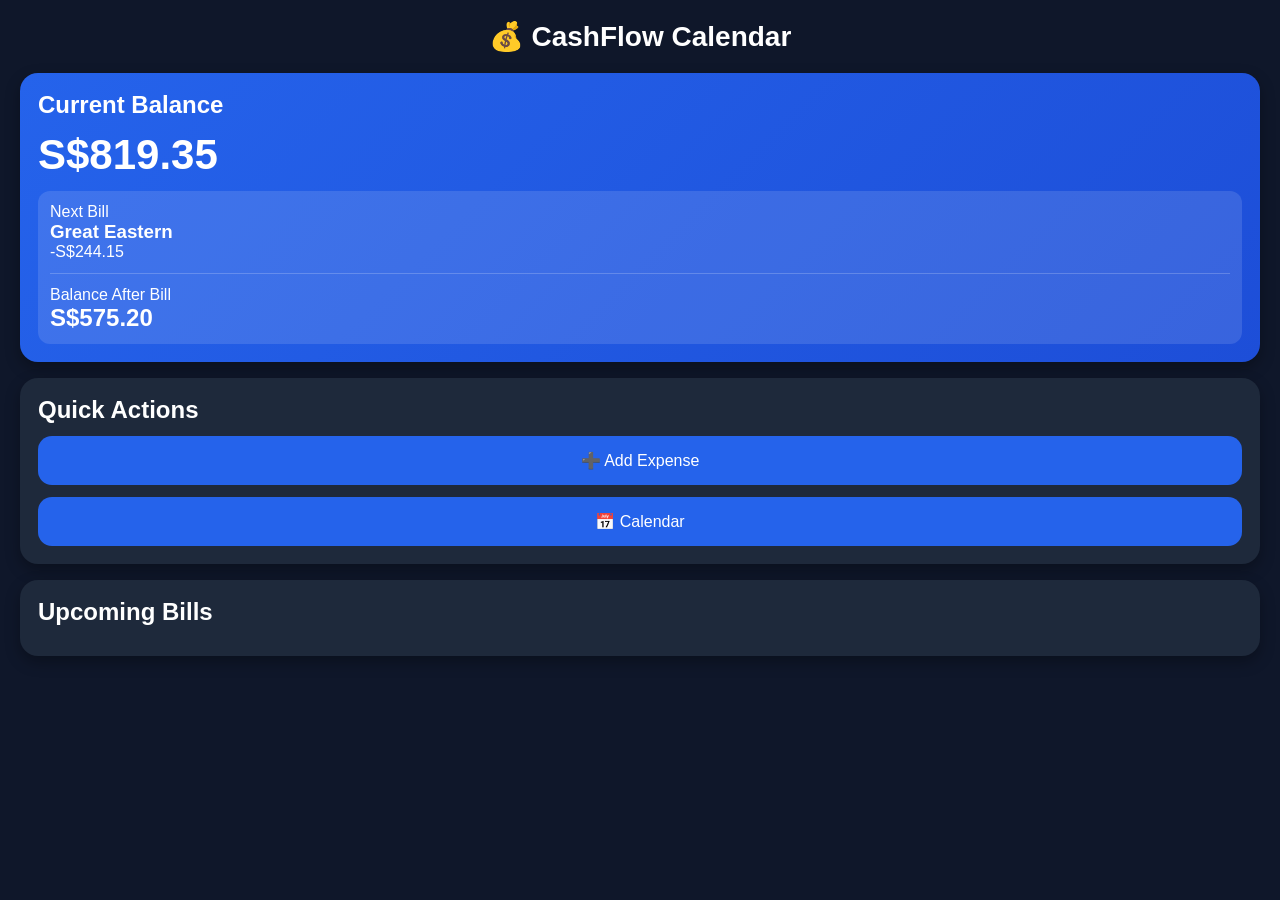
==== index.html @ d8f368ac "Update index.html" ====
<!DOCTYPE html>
<html lang="en">
<head>
    <meta charset="UTF-8">
    <meta name="viewport" content="width=device-width, initial-scale=1.0">
    <title>CashFlow Calendar</title>

    <link rel="manifest" href="manifest.json">
    <link rel="stylesheet" href="style.css">

    <meta name="theme-color" content="#111827">
</head>

<body>

<header class="header">
    <h1>💰 CashFlow Calendar</h1>
</header>

<div class="container">

    <section class="card balance-card">

        <h2>Current Balance</h2>

        <div id="currentBalance" class="balance">
            S$819.35
        </div>

        <div class="nextBill">

    <p>Next Bill</p>

    <h3 id="nextBillName">
        Great Eastern
    </h3>

    <p id="nextBillAmount">
        -S$244.15
    </p>

    <hr style="margin:12px 0;border:none;border-top:1px solid rgba(255,255,255,0.2);">

    <p>Balance After Bill</p>

    <h2 id="balanceAfterBill">
        S$575.20
    </h2>

</div>

    </section>

    <section class="card">

        <h2>Quick Actions</h2>

        <button id="addExpenseBtn">
            ➕ Add Expense
        </button>

        <button id="viewCalendarBtn">
            📅 Calendar
        </button>

    </section>

    <section class="card">

        <h2>Upcoming Bills</h2>

        <div id="billList">

        </div>

    </section>

</div>

<script src="app.js"></script>

</body>
</html>
---- style.css ----
* {
    margin: 0;
    padding: 0;
    box-sizing: border-box;
    font-family: -apple-system, BlinkMacSystemFont, "Segoe UI", sans-serif;
}

body {
    background: #0f172a;
    color: white;
    padding: 20px;
}

.header {
    text-align: center;
    margin-bottom: 20px;
}

.header h1 {
    font-size: 28px;
}

.container {
    display: flex;
    flex-direction: column;
    gap: 16px;
}

.card {
    background: #1e293b;
    border-radius: 18px;
    padding: 18px;
    box-shadow: 0 6px 15px rgba(0,0,0,0.3);
}

.balance-card {
    background: linear-gradient(135deg,#2563eb,#1d4ed8);
}

.balance {
    font-size: 42px;
    font-weight: bold;
    margin: 12px 0;
}

.nextBill {
    background: rgba(255,255,255,0.12);
    padding: 12px;
    border-radius: 12px;
    margin-top: 10px;
}

button {
    width: 100%;
    padding: 15px;
    margin-top: 12px;
    border: none;
    border-radius: 14px;
    background: #2563eb;
    color: white;
    font-size: 16px;
    cursor: pointer;
}

button:hover {
    background: #1d4ed8;
}

#billList {
    margin-top: 12px;
}

.bill {
    display: flex;
    justify-content: space-between;
    padding: 12px;
    border-bottom: 1px solid #334155;
}

.bill:last-child {
    border-bottom: none;
}
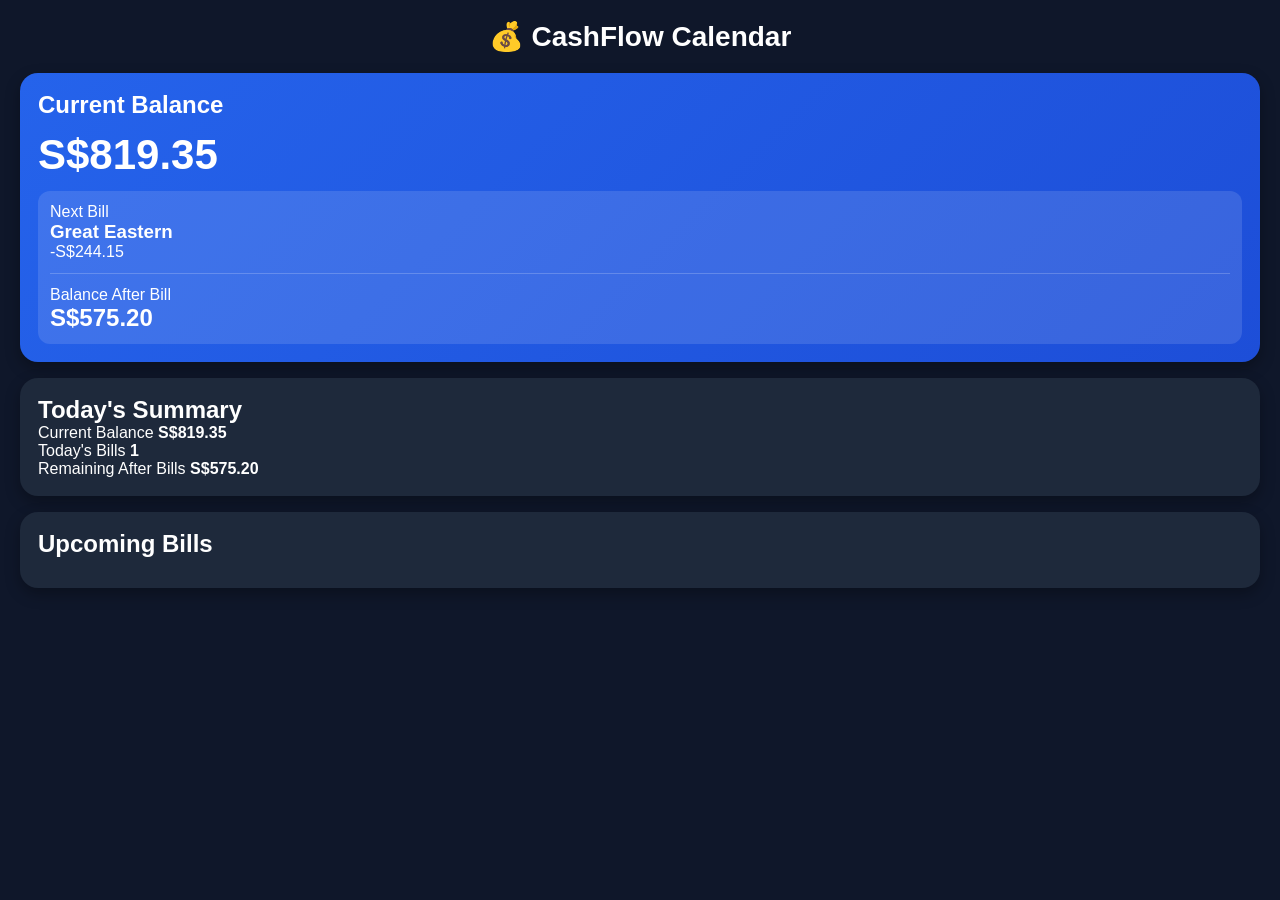
==== commit 4e6bf3a4: "Update index.html" ====
--- a/index.html
+++ b/index.html
@@ -53,17 +53,24 @@
 
     <section class="card">
 
-        <h2>Quick Actions</h2>
+    <h2>Today's Summary</h2>
 
-        <button id="addExpenseBtn">
-            ➕ Add Expense
-        </button>
+    <div class="summaryRow">
+        <span>Current Balance</span>
+        <strong id="summaryBalance">S$819.35</strong>
+    </div>
 
-        <button id="viewCalendarBtn">
-            📅 Calendar
-        </button>
+    <div class="summaryRow">
+        <span>Today's Bills</span>
+        <strong id="summaryBills">1</strong>
+    </div>
 
-    </section>
+    <div class="summaryRow">
+        <span>Remaining After Bills</span>
+        <strong id="summaryRemaining">S$575.20</strong>
+    </div>
+
+</section>
 
     <section class="card">
 
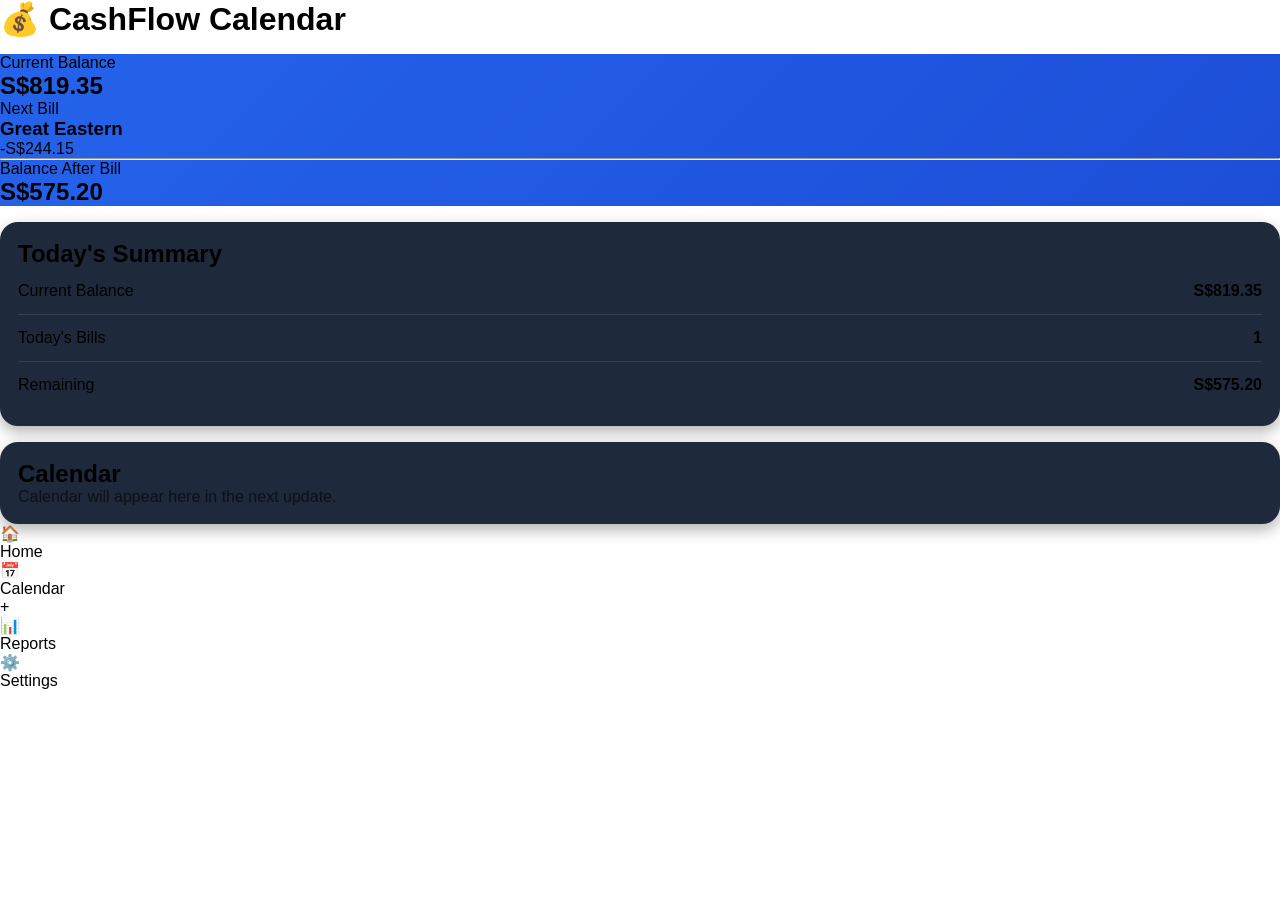
==== commit d2804473: "Update index.html" ====
--- a/index.html
+++ b/index.html
@@ -1,88 +1,112 @@
 <!DOCTYPE html>
 <html lang="en">
 <head>
-    <meta charset="UTF-8">
-    <meta name="viewport" content="width=device-width, initial-scale=1.0">
-    <title>CashFlow Calendar</title>
+<meta charset="UTF-8">
+<meta name="viewport" content="width=device-width, initial-scale=1.0">
 
-    <link rel="manifest" href="manifest.json">
-    <link rel="stylesheet" href="style.css">
+<title>CashFlow Calendar</title>
 
-    <meta name="theme-color" content="#111827">
+<link rel="stylesheet" href="style.css">
 </head>
 
 <body>
 
-<header class="header">
-    <h1>💰 CashFlow Calendar</h1>
-</header>
-
 <div class="container">
 
-    <section class="card balance-card">
+<h1 class="title">💰 CashFlow Calendar</h1>
 
-        <h2>Current Balance</h2>
+<div class="balance-card">
 
-        <div id="currentBalance" class="balance">
-            S$819.35
-        </div>
+<p>Current Balance</p>
 
-        <div class="nextBill">
+<h2 id="balance">S$819.35</h2>
 
-    <p>Next Bill</p>
+<div class="next-card">
 
-    <h3 id="nextBillName">
-        Great Eastern
-    </h3>
+<p>Next Bill</p>
 
-    <p id="nextBillAmount">
-        -S$244.15
-    </p>
+<h3 id="nextBillName">Great Eastern</h3>
 
-    <hr style="margin:12px 0;border:none;border-top:1px solid rgba(255,255,255,0.2);">
+<p id="nextBillAmount">-S$244.15</p>
 
-    <p>Balance After Bill</p>
+<hr>
 
-    <h2 id="balanceAfterBill">
-        S$575.20
-    </h2>
+<p>Balance After Bill</p>
+
+<h2 id="balanceAfterBill">S$575.20</h2>
 
 </div>
 
-    </section>
+</div>
 
-    <section class="card">
+<div class="card">
 
-    <h2>Today's Summary</h2>
+<h2>Today's Summary</h2>
 
-    <div class="summaryRow">
-        <span>Current Balance</span>
-        <strong id="summaryBalance">S$819.35</strong>
-    </div>
+<div class="summaryRow">
+<span>Current Balance</span>
+<strong>S$819.35</strong>
+</div>
 
-    <div class="summaryRow">
-        <span>Today's Bills</span>
-        <strong id="summaryBills">1</strong>
-    </div>
+<div class="summaryRow">
+<span>Today's Bills</span>
+<strong>1</strong>
+</div>
 
-    <div class="summaryRow">
-        <span>Remaining After Bills</span>
-        <strong id="summaryRemaining">S$575.20</strong>
-    </div>
-
-</section>
-
-    <section class="card">
-
-        <h2>Upcoming Bills</h2>
-
-        <div id="billList">
-
-        </div>
-
-    </section>
+<div class="summaryRow">
+<span>Remaining</span>
+<strong>S$575.20</strong>
+</div>
 
 </div>
+
+<div class="card">
+
+<h2>Calendar</h2>
+
+<div id="calendar">
+
+<p style="opacity:.6">
+Calendar will appear here in the next update.
+</p>
+
+</div>
+
+</div>
+
+</div>
+
+<nav class="bottom-nav">
+
+<div class="nav-btn">
+🏠
+<br>
+Home
+</div>
+
+<div class="nav-btn">
+📅
+<br>
+Calendar
+</div>
+
+<div class="add-btn">
++
+</div>
+
+<div class="nav-btn">
+📊
+<br>
+Reports
+</div>
+
+<div class="nav-btn">
+⚙️
+<br>
+Settings
+</div>
+
+</nav>
 
 <script src="app.js"></script>
 
--- a/style.css
+++ b/style.css
@@ -4,6 +4,34 @@
     box-sizing: border-box;
     font-family: -apple-system, BlinkMacSystemFont, "Segoe UI", sans-serif;
 }
+
+<div class="bottomNav">
+
+<div class="navItem">
+🏠<br>
+Home
+</div>
+
+<div class="navItem">
+📅<br>
+Calendar
+</div>
+
+<div class="fab">
++
+</div>
+
+<div class="navItem">
+📊<br>
+Reports
+</div>
+
+<div class="navItem">
+⚙️<br>
+Settings
+</div>
+
+</div>
 
 body {
     background: #0f172a;
@@ -80,3 +108,65 @@
 .bill:last-child {
     border-bottom: none;
 }
+
+.summaryRow{
+    display:flex;
+    justify-content:space-between;
+    align-items:center;
+    padding:14px 0;
+    border-bottom:1px solid #334155;
+}
+
+.summaryRow:last-child{
+    border-bottom:none;
+}
+
+.bottomNav{
+    position:fixed;
+    bottom:18px;
+    left:20px;
+    right:20px;
+
+    background:#1e293b;
+
+    border-radius:20px;
+
+    display:flex;
+    justify-content:space-around;
+
+    padding:16px 0;
+
+    box-shadow:0 8px 30px rgba(0,0,0,.35);
+}
+
+.navItem{
+
+    text-align:center;
+
+    color:white;
+
+    font-size:13px;
+
+}
+
+.fab{
+
+    width:60px;
+
+    height:60px;
+
+    border-radius:50%;
+
+    background:#2563eb;
+
+    display:flex;
+
+    align-items:center;
+
+    justify-content:center;
+
+    font-size:30px;
+
+    margin-top:-30px;
+
+}
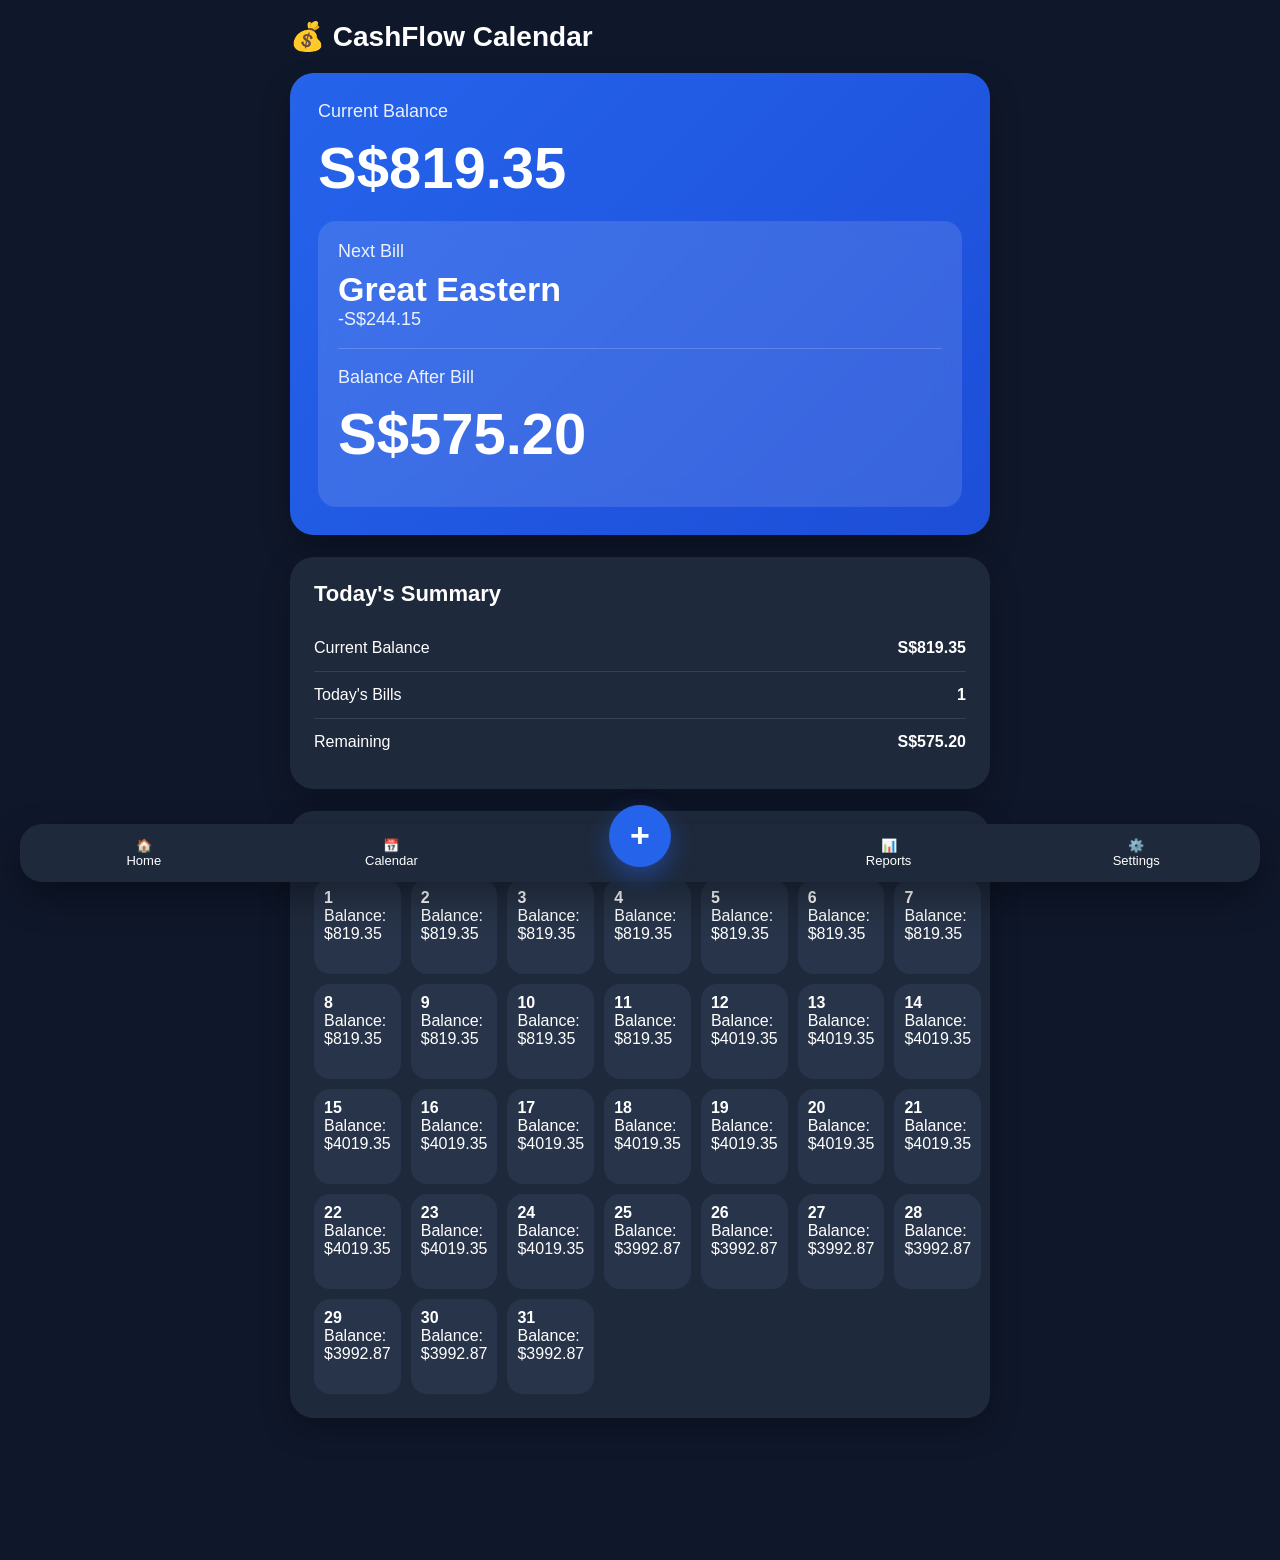
==== commit 22eeb236: "Update index.html" ====
--- a/index.html
+++ b/index.html
@@ -66,9 +66,6 @@
 
 <div id="calendar">
 
-<p style="opacity:.6">
-Calendar will appear here in the next update.
-</p>
 
 </div>
 
--- a/style.css
+++ b/style.css
@@ -1,172 +1,248 @@
-* {
-    margin: 0;
-    padding: 0;
-    box-sizing: border-box;
-    font-family: -apple-system, BlinkMacSystemFont, "Segoe UI", sans-serif;
-}
-
-<div class="bottomNav">
-
-<div class="navItem">
-🏠<br>
-Home
-</div>
-
-<div class="navItem">
-📅<br>
-Calendar
-</div>
-
-<div class="fab">
-+
-</div>
-
-<div class="navItem">
-📊<br>
-Reports
-</div>
-
-<div class="navItem">
-⚙️<br>
-Settings
-</div>
-
-</div>
-
-body {
-    background: #0f172a;
-    color: white;
-    padding: 20px;
-}
-
-.header {
-    text-align: center;
-    margin-bottom: 20px;
-}
-
-.header h1 {
-    font-size: 28px;
-}
-
-.container {
-    display: flex;
-    flex-direction: column;
-    gap: 16px;
-}
-
-.card {
-    background: #1e293b;
-    border-radius: 18px;
-    padding: 18px;
-    box-shadow: 0 6px 15px rgba(0,0,0,0.3);
-}
-
-.balance-card {
-    background: linear-gradient(135deg,#2563eb,#1d4ed8);
-}
-
-.balance {
-    font-size: 42px;
-    font-weight: bold;
-    margin: 12px 0;
-}
-
-.nextBill {
-    background: rgba(255,255,255,0.12);
-    padding: 12px;
-    border-radius: 12px;
-    margin-top: 10px;
-}
-
-button {
-    width: 100%;
-    padding: 15px;
-    margin-top: 12px;
-    border: none;
-    border-radius: 14px;
-    background: #2563eb;
-    color: white;
-    font-size: 16px;
-    cursor: pointer;
-}
-
-button:hover {
-    background: #1d4ed8;
-}
-
-#billList {
-    margin-top: 12px;
-}
-
-.bill {
-    display: flex;
-    justify-content: space-between;
-    padding: 12px;
-    border-bottom: 1px solid #334155;
-}
-
-.bill:last-child {
-    border-bottom: none;
+*{
+margin:0;
+padding:0;
+box-sizing:border-box;
+font-family:-apple-system,BlinkMacSystemFont,"Segoe UI",sans-serif;
+}
+
+body{
+background:#0f172a;
+color:#fff;
+padding:20px;
+padding-bottom:120px;
+}
+
+.container{
+max-width:700px;
+margin:auto;
+}
+
+.title{
+font-size:28px;
+font-weight:700;
+margin-bottom:20px;
+}
+
+.balance-card{
+background:linear-gradient(135deg,#2563eb,#1d4ed8);
+padding:28px;
+border-radius:24px;
+box-shadow:0 15px 30px rgba(0,0,0,.25);
+margin-bottom:22px;
+}
+
+.balance-card p{
+opacity:.9;
+font-size:18px;
+}
+
+.balance-card h2{
+font-size:58px;
+margin:12px 0 20px;
+}
+
+.next-card{
+background:rgba(255,255,255,.12);
+padding:20px;
+border-radius:18px;
+backdrop-filter:blur(12px);
+}
+
+.next-card h3{
+font-size:34px;
+margin-top:8px;
+}
+
+.next-card hr{
+border:none;
+border-top:1px solid rgba(255,255,255,.18);
+margin:18px 0;
+}
+
+.card{
+background:#1e293b;
+padding:24px;
+border-radius:24px;
+margin-bottom:22px;
+box-shadow:0 12px 30px rgba(0,0,0,.25);
+}
+
+.card h2{
+margin-bottom:18px;
+font-size:22px;
 }
 
 .summaryRow{
-    display:flex;
-    justify-content:space-between;
-    align-items:center;
-    padding:14px 0;
-    border-bottom:1px solid #334155;
+display:flex;
+justify-content:space-between;
+align-items:center;
+padding:14px 0;
+border-bottom:1px solid #334155;
 }
 
 .summaryRow:last-child{
-    border-bottom:none;
-}
-
-.bottomNav{
-    position:fixed;
-    bottom:18px;
-    left:20px;
-    right:20px;
-
-    background:#1e293b;
-
-    border-radius:20px;
-
-    display:flex;
-    justify-content:space-around;
-
-    padding:16px 0;
-
-    box-shadow:0 8px 30px rgba(0,0,0,.35);
-}
-
-.navItem{
-
-    text-align:center;
-
-    color:white;
-
-    font-size:13px;
-
-}
-
-.fab{
-
-    width:60px;
-
-    height:60px;
-
-    border-radius:50%;
-
-    background:#2563eb;
-
-    display:flex;
-
-    align-items:center;
-
-    justify-content:center;
-
-    font-size:30px;
-
-    margin-top:-30px;
-
-}
+border-bottom:none;
+}
+
+#calendar{
+display:grid;
+grid-template-columns:repeat(7,1fr);
+gap:10px;
+margin-top:15px;
+}
+
+.day-header{
+text-align:center;
+font-size:13px;
+font-weight:600;
+opacity:.6;
+padding-bottom:8px;
+}
+
+.day{
+background:#273449;
+border-radius:16px;
+padding:10px;
+min-height:95px;
+position:relative;
+transition:.2s;
+}
+
+.day:hover{
+transform:translateY(-2px);
+}
+
+.day-number{
+font-size:15px;
+font-weight:bold;
+margin-bottom:6px;
+}
+
+.today{
+border:2px solid #3b82f6;
+}
+
+.balance-small{
+font-size:12px;
+color:#7dd3fc;
+margin-top:5px;
+font-weight:600;
+}
+
+.event{
+margin-top:4px;
+font-size:11px;
+padding:3px 6px;
+border-radius:8px;
+overflow:hidden;
+white-space:nowrap;
+text-overflow:ellipsis;
+}
+
+.income{
+background:#14532d;
+color:#bbf7d0;
+}
+
+.expense{
+background:#7f1d1d;
+color:#fecaca;
+}
+
+.bottom-nav{
+position:fixed;
+left:20px;
+right:20px;
+bottom:18px;
+background:#1e293b;
+border-radius:22px;
+display:flex;
+justify-content:space-around;
+align-items:center;
+padding:14px 0;
+box-shadow:0 15px 35px rgba(0,0,0,.35);
+z-index:100;
+}
+
+.nav-btn{
+text-align:center;
+font-size:13px;
+color:white;
+width:60px;
+}
+
+.add-btn{
+width:62px;
+height:62px;
+background:#2563eb;
+border-radius:50%;
+display:flex;
+align-items:center;
+justify-content:center;
+font-size:34px;
+font-weight:bold;
+margin-top:-35px;
+box-shadow:0 10px 25px rgba(37,99,235,.45);
+cursor:pointer;
+transition:.2s;
+}
+
+.add-btn:hover{
+transform:scale(1.08);
+}
+
+button{
+background:#2563eb;
+border:none;
+color:white;
+padding:14px;
+border-radius:14px;
+font-size:16px;
+cursor:pointer;
+}
+
+button:hover{
+background:#1d4ed8;
+}
+
+.bill{
+display:flex;
+justify-content:space-between;
+align-items:center;
+padding:14px 0;
+border-bottom:1px solid #334155;
+}
+
+.bill:last-child{
+border-bottom:none;
+}
+
+@media (max-width:600px){
+
+.balance-card h2{
+font-size:46px;
+}
+
+.next-card h3{
+font-size:28px;
+}
+
+.card{
+padding:18px;
+}
+
+.day{
+min-height:80px;
+padding:8px;
+}
+
+.event{
+font-size:10px;
+}
+
+.bottom-nav{
+left:10px;
+right:10px;
+}
+
+}
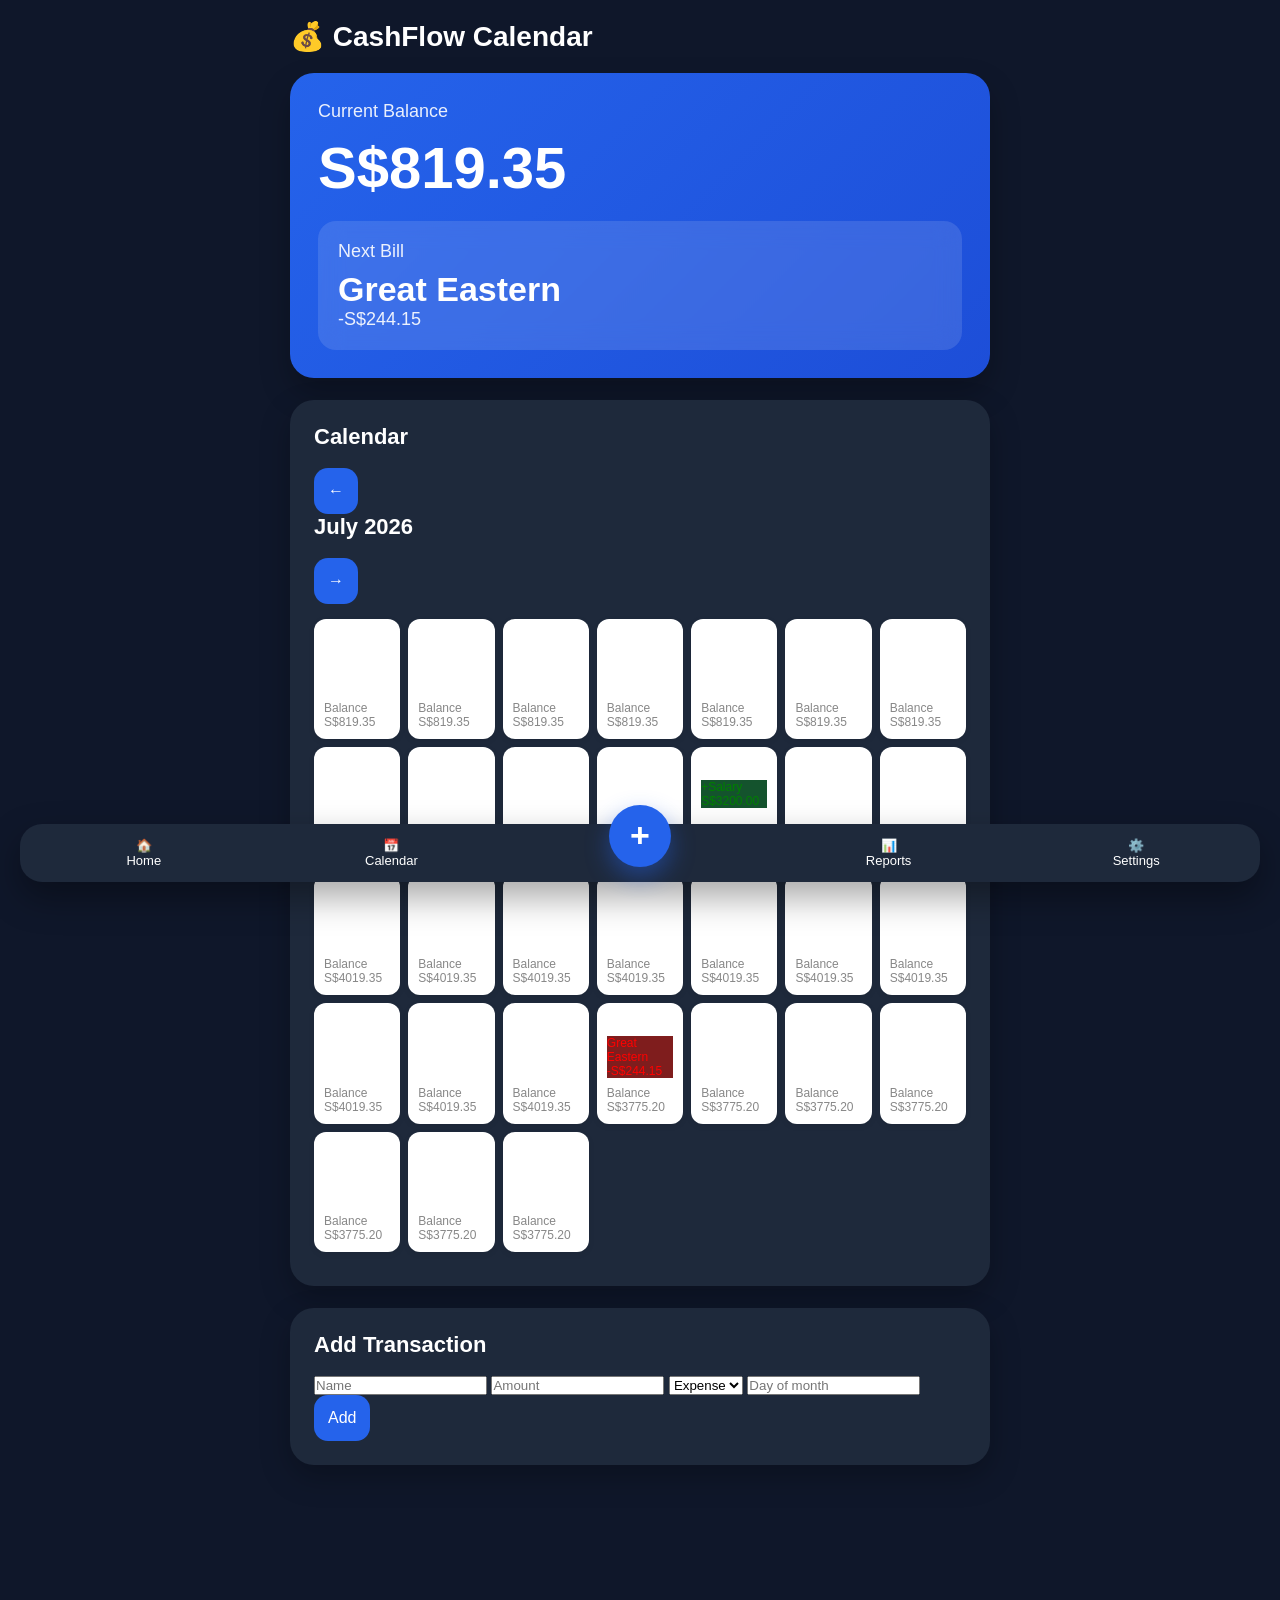
==== commit 9a7c2958: "Update index.html" ====
--- a/index.html
+++ b/index.html
@@ -15,63 +15,102 @@
 
 <h1 class="title">💰 CashFlow Calendar</h1>
 
+
 <div class="balance-card">
 
 <p>Current Balance</p>
 
-<h2 id="balance">S$819.35</h2>
+<h2 id="balance">
+S$819.35
+</h2>
 
 <div class="next-card">
 
 <p>Next Bill</p>
 
-<h3 id="nextBillName">Great Eastern</h3>
+<h3 id="nextBillName">
+Great Eastern
+</h3>
 
-<p id="nextBillAmount">-S$244.15</p>
-
-<hr>
-
-<p>Balance After Bill</p>
-
-<h2 id="balanceAfterBill">S$575.20</h2>
+<p id="nextBillAmount">
+-S$244.15
+</p>
 
 </div>
 
 </div>
 
-<div class="card">
 
-<h2>Today's Summary</h2>
-
-<div class="summaryRow">
-<span>Current Balance</span>
-<strong>S$819.35</strong>
-</div>
-
-<div class="summaryRow">
-<span>Today's Bills</span>
-<strong>1</strong>
-</div>
-
-<div class="summaryRow">
-<span>Remaining</span>
-<strong>S$575.20</strong>
-</div>
-
-</div>
 
 <div class="card">
 
 <h2>Calendar</h2>
 
-<div id="calendar">
+
+<div class="calendar-header">
+
+<button id="prevMonth">
+←
+</button>
+
+
+<h2 id="monthTitle">
+July 2026
+</h2>
+
+
+<button id="nextMonth">
+→
+</button>
+
+</div>
+
+
+<div id="calendar"></div>
 
 
 </div>
 
+
+
+<div class="card">
+
+<h2>Add Transaction</h2>
+
+
+<input id="transactionName" placeholder="Name">
+
+
+<input id="transactionAmount" placeholder="Amount">
+
+
+<select id="transactionType">
+
+<option value="expense">
+Expense
+</option>
+
+<option value="income">
+Income
+</option>
+
+</select>
+
+
+<input id="transactionDay" placeholder="Day of month">
+
+
+<button id="addTransaction">
+Add
+</button>
+
+
 </div>
 
+
 </div>
+
+
 
 <nav class="bottom-nav">
 
@@ -81,15 +120,18 @@
 Home
 </div>
 
+
 <div class="nav-btn">
 📅
 <br>
 Calendar
 </div>
 
+
 <div class="add-btn">
 +
 </div>
+
 
 <div class="nav-btn">
 📊
@@ -97,13 +139,17 @@
 Reports
 </div>
 
+
 <div class="nav-btn">
 ⚙️
 <br>
 Settings
 </div>
 
+
 </nav>
+
+
 
 <script src="app.js"></script>
 
--- a/style.css
+++ b/style.css
@@ -228,7 +228,7 @@
 }
 
 .card{
-padding:18px;
+padding:20px;
 }
 
 .day{
@@ -246,3 +246,77 @@
 }
 
 }
+
+#calendar {
+  display: grid;
+  grid-template-columns: repeat(7, 1fr);
+  gap: 8px;
+}
+
+.day {
+  background: white;
+  border-radius: 12px;
+  padding: 10px;
+  min-height: 80px;
+  font-size: 14px;
+  box-shadow: 0 2px 6px rgba(0,0,0,0.08);
+}
+
+.day strong {
+  font-size: 16px;
+}
+
+.day small {
+  display: block;
+  margin-top: 8px;
+  opacity: 0.7;
+}
+
+.income {
+  color: green;
+  font-size: 12px;
+  margin-top: 5px;
+}
+
+.expense {
+  color: red;
+  font-size: 12px;
+  margin-top: 5px;
+}
+
+.card {
+  overflow: hidden;
+}
+
+#calendar {
+  margin-top: 15px;
+  padding-bottom: 10px;
+}
+
+.day {
+  box-sizing: border-box;
+}
+
+.balance {
+  margin-top: 10px;
+  font-size: 12px;
+  opacity: 0.7;
+}
+
+.day {
+  display: flex;
+  flex-direction: column;
+}
+
+.balance {
+  margin-top: auto;
+  padding-top: 8px;
+  font-size: 12px;
+  color: #555;
+}
+
+.day {
+  min-height: 120px;
+  display: flex;
+  flex-direction: column;
+}
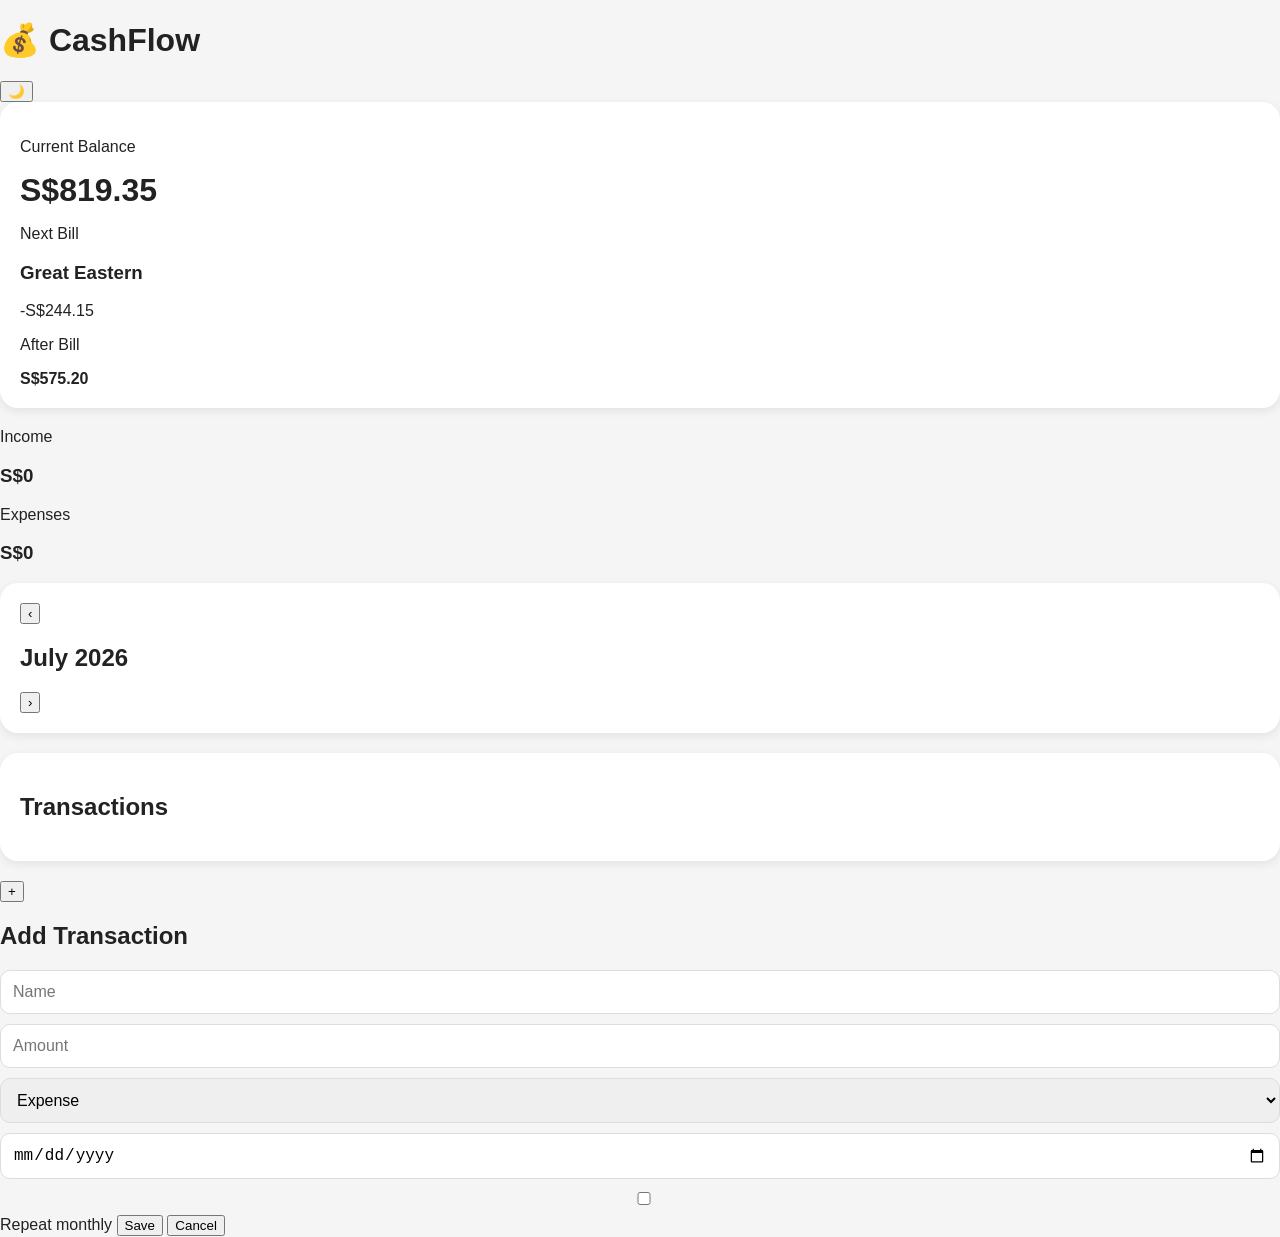
==== commit 60d4ab90: "Update index.html" ====
--- a/index.html
+++ b/index.html
@@ -1,56 +1,122 @@
 <!DOCTYPE html>
 <html lang="en">
+
 <head>
+
 <meta charset="UTF-8">
+
 <meta name="viewport" content="width=device-width, initial-scale=1.0">
 
 <title>CashFlow Calendar</title>
 
 <link rel="stylesheet" href="style.css">
+
 </head>
 
+
 <body>
 
-<div class="container">
-
-<h1 class="title">💰 CashFlow Calendar</h1>
-
-
-<div class="balance-card">
-
-<p>Current Balance</p>
+
+<div class="app">
+
+
+<header>
+
+<h1>
+💰 CashFlow
+</h1>
+
+<button id="darkToggle">
+🌙
+</button>
+
+</header>
+
+
+
+<section class="balance-card">
+
+<p>
+Current Balance
+</p>
 
 <h2 id="balance">
 S$819.35
 </h2>
 
-<div class="next-card">
-
-<p>Next Bill</p>
+
+<div class="next-bill">
+
+<p>
+Next Bill
+</p>
 
 <h3 id="nextBillName">
 Great Eastern
 </h3>
 
-<p id="nextBillAmount">
+<span id="nextBillAmount">
 -S$244.15
-</p>
-
-</div>
-
-</div>
-
-
-
-<div class="card">
-
-<h2>Calendar</h2>
-
-
-<div class="calendar-header">
+</span>
+
+
+<p>
+After Bill
+</p>
+
+<strong id="afterBill">
+S$575.20
+</strong>
+
+</div>
+
+
+</section>
+
+
+
+
+<section class="summary">
+
+<div>
+
+<p>
+Income
+</p>
+
+<h3 id="incomeTotal">
+S$0
+</h3>
+
+</div>
+
+
+<div>
+
+<p>
+Expenses
+</p>
+
+<h3 id="expenseTotal">
+S$0
+</h3>
+
+</div>
+
+
+</section>
+
+
+
+
+
+<section class="card">
+
+
+<div class="calendar-top">
 
 <button id="prevMonth">
-←
+‹
 </button>
 
 
@@ -60,31 +126,75 @@
 
 
 <button id="nextMonth">
-→
-</button>
-
-</div>
-
-
-<div id="calendar"></div>
-
-
-</div>
-
-
-
-<div class="card">
-
-<h2>Add Transaction</h2>
-
-
-<input id="transactionName" placeholder="Name">
-
-
-<input id="transactionAmount" placeholder="Amount">
-
-
-<select id="transactionType">
+›
+</button>
+
+
+</div>
+
+
+
+<div id="calendar">
+
+</div>
+
+
+</section>
+
+
+
+
+
+
+<section class="card">
+
+
+<h2>
+Transactions
+</h2>
+
+
+<div id="transactionList">
+
+</div>
+
+
+</section>
+
+
+
+
+
+
+<button class="floating-add" id="openForm">
+
++
+</button>
+
+
+
+
+
+<div class="modal" id="modal">
+
+
+<div class="modal-box">
+
+
+<h2>
+Add Transaction
+</h2>
+
+
+
+<input id="nameInput" placeholder="Name">
+
+
+<input id="amountInput" placeholder="Amount">
+
+
+
+<select id="typeInput">
 
 <option value="expense">
 Expense
@@ -97,61 +207,46 @@
 </select>
 
 
-<input id="transactionDay" placeholder="Day of month">
-
-
-<button id="addTransaction">
-Add
-</button>
-
-
-</div>
-
-
-</div>
-
-
-
-<nav class="bottom-nav">
-
-<div class="nav-btn">
-🏠
-<br>
-Home
-</div>
-
-
-<div class="nav-btn">
-📅
-<br>
-Calendar
-</div>
-
-
-<div class="add-btn">
-+
-</div>
-
-
-<div class="nav-btn">
-📊
-<br>
-Reports
-</div>
-
-
-<div class="nav-btn">
-⚙️
-<br>
-Settings
-</div>
-
-
-</nav>
+
+
+<input id="dateInput" type="date">
+
+
+
+<label>
+
+<input type="checkbox" id="repeatInput">
+
+Repeat monthly
+
+</label>
+
+
+
+
+<button id="saveTransaction">
+Save
+</button>
+
+
+<button id="closeForm">
+Cancel
+</button>
+
+
+
+</div>
+
+
+</div>
+
+
 
 
 
 <script src="app.js"></script>
 
+
 </body>
+
 </html>
--- a/style.css
+++ b/style.css
@@ -1,322 +1,307 @@
-*{
-margin:0;
-padding:0;
-box-sizing:border-box;
-font-family:-apple-system,BlinkMacSystemFont,"Segoe UI",sans-serif;
-}
-
-body{
-background:#0f172a;
-color:#fff;
-padding:20px;
-padding-bottom:120px;
-}
-
-.container{
-max-width:700px;
-margin:auto;
-}
-
-.title{
-font-size:28px;
-font-weight:700;
-margin-bottom:20px;
-}
-
-.balance-card{
-background:linear-gradient(135deg,#2563eb,#1d4ed8);
-padding:28px;
-border-radius:24px;
-box-shadow:0 15px 30px rgba(0,0,0,.25);
-margin-bottom:22px;
-}
-
-.balance-card p{
-opacity:.9;
-font-size:18px;
-}
-
-.balance-card h2{
-font-size:58px;
-margin:12px 0 20px;
-}
-
-.next-card{
-background:rgba(255,255,255,.12);
-padding:20px;
-border-radius:18px;
-backdrop-filter:blur(12px);
-}
-
-.next-card h3{
-font-size:34px;
-margin-top:8px;
-}
-
-.next-card hr{
-border:none;
-border-top:1px solid rgba(255,255,255,.18);
-margin:18px 0;
-}
-
-.card{
-background:#1e293b;
-padding:24px;
-border-radius:24px;
-margin-bottom:22px;
-box-shadow:0 12px 30px rgba(0,0,0,.25);
-}
-
-.card h2{
-margin-bottom:18px;
-font-size:22px;
-}
-
-.summaryRow{
-display:flex;
-justify-content:space-between;
-align-items:center;
-padding:14px 0;
-border-bottom:1px solid #334155;
-}
-
-.summaryRow:last-child{
-border-bottom:none;
-}
-
-#calendar{
-display:grid;
-grid-template-columns:repeat(7,1fr);
-gap:10px;
-margin-top:15px;
-}
-
-.day-header{
-text-align:center;
-font-size:13px;
-font-weight:600;
-opacity:.6;
-padding-bottom:8px;
-}
-
-.day{
-background:#273449;
-border-radius:16px;
-padding:10px;
-min-height:95px;
-position:relative;
-transition:.2s;
-}
-
-.day:hover{
-transform:translateY(-2px);
-}
-
-.day-number{
-font-size:15px;
-font-weight:bold;
-margin-bottom:6px;
-}
-
-.today{
-border:2px solid #3b82f6;
-}
-
-.balance-small{
-font-size:12px;
-color:#7dd3fc;
-margin-top:5px;
-font-weight:600;
-}
-
-.event{
-margin-top:4px;
-font-size:11px;
-padding:3px 6px;
-border-radius:8px;
-overflow:hidden;
-white-space:nowrap;
-text-overflow:ellipsis;
-}
-
-.income{
-background:#14532d;
-color:#bbf7d0;
-}
-
-.expense{
-background:#7f1d1d;
-color:#fecaca;
-}
-
-.bottom-nav{
-position:fixed;
-left:20px;
-right:20px;
-bottom:18px;
-background:#1e293b;
-border-radius:22px;
-display:flex;
-justify-content:space-around;
-align-items:center;
-padding:14px 0;
-box-shadow:0 15px 35px rgba(0,0,0,.35);
-z-index:100;
-}
-
-.nav-btn{
-text-align:center;
-font-size:13px;
-color:white;
-width:60px;
-}
-
-.add-btn{
-width:62px;
-height:62px;
-background:#2563eb;
-border-radius:50%;
-display:flex;
-align-items:center;
-justify-content:center;
-font-size:34px;
-font-weight:bold;
-margin-top:-35px;
-box-shadow:0 10px 25px rgba(37,99,235,.45);
-cursor:pointer;
-transition:.2s;
-}
-
-.add-btn:hover{
-transform:scale(1.08);
-}
-
-button{
-background:#2563eb;
-border:none;
-color:white;
-padding:14px;
-border-radius:14px;
-font-size:16px;
-cursor:pointer;
-}
-
-button:hover{
-background:#1d4ed8;
-}
-
-.bill{
-display:flex;
-justify-content:space-between;
-align-items:center;
-padding:14px 0;
-border-bottom:1px solid #334155;
-}
-
-.bill:last-child{
-border-bottom:none;
-}
-
-@media (max-width:600px){
-
-.balance-card h2{
-font-size:46px;
-}
-
-.next-card h3{
-font-size:28px;
-}
-
-.card{
-padding:20px;
-}
-
-.day{
-min-height:80px;
-padding:8px;
-}
-
-.event{
-font-size:10px;
-}
-
-.bottom-nav{
-left:10px;
-right:10px;
-}
-
-}
+* {
+  box-sizing: border-box;
+}
+
+
+body {
+
+  margin: 0;
+
+  font-family: Arial, sans-serif;
+
+  background: #f5f5f5;
+
+  color: #222;
+
+}
+
+
+
+.container {
+
+  padding: 20px;
+
+  padding-bottom: 100px;
+
+}
+
+
+
+.title {
+
+  text-align: center;
+
+  margin-bottom: 20px;
+
+}
+
+
+
+.balance-card,
+.card {
+
+  background: white;
+
+  border-radius: 18px;
+
+  padding: 20px;
+
+  margin-bottom: 20px;
+
+  box-shadow: 0 3px 10px rgba(0,0,0,0.08);
+
+}
+
+
+
+.balance-card h2 {
+
+  font-size: 32px;
+
+  margin: 10px 0;
+
+}
+
+
+
+.next-card {
+
+  margin-top: 15px;
+
+  padding-top: 15px;
+
+  border-top: 1px solid #ddd;
+
+}
+
+
+
+.calendar-header {
+
+  display: flex;
+
+  justify-content: space-between;
+
+  align-items: center;
+
+  margin-bottom: 15px;
+
+}
+
+
+
+.calendar-header button {
+
+  border: none;
+
+  background: #eee;
+
+  border-radius: 10px;
+
+  padding: 8px 15px;
+
+  font-size: 18px;
+
+}
+
+
 
 #calendar {
+
   display: grid;
+
   grid-template-columns: repeat(7, 1fr);
+
   gap: 8px;
-}
+
+}
+
+
 
 .day {
+
+  background: #fff;
+
+  border-radius: 12px;
+
+  min-height: 100px;
+
+  padding: 8px;
+
+  font-size: 13px;
+
+  box-shadow: 0 2px 6px rgba(0,0,0,0.08);
+
+  display: flex;
+
+  flex-direction: column;
+
+}
+
+
+
+.day strong {
+
+  font-size: 15px;
+
+}
+
+
+
+.income {
+
+  margin-top: 8px;
+
+  color: green;
+
+  font-size: 12px;
+
+}
+
+
+
+.expense {
+
+  margin-top: 8px;
+
+  color: red;
+
+  font-size: 12px;
+
+}
+
+
+
+.balance {
+
+  margin-top: auto;
+
+  padding-top: 8px;
+
+  font-size: 11px;
+
+  color: #666;
+
+}
+
+
+
+input,
+select {
+
+  width: 100%;
+
+  padding: 12px;
+
+  margin-bottom: 10px;
+
+  border-radius: 10px;
+
+  border: 1px solid #ddd;
+
+  font-size: 16px;
+
+}
+
+
+
+#addTransaction {
+
+  width: 100%;
+
+  padding: 12px;
+
+  border: none;
+
+  border-radius: 10px;
+
+  background: black;
+
+  color: white;
+
+  font-size: 16px;
+
+}
+
+
+
+.bottom-nav {
+
+  position: fixed;
+
+  bottom: 0;
+
+  left: 0;
+
+  width: 100%;
+
+  height: 70px;
+
   background: white;
-  border-radius: 12px;
-  padding: 10px;
-  min-height: 80px;
-  font-size: 14px;
-  box-shadow: 0 2px 6px rgba(0,0,0,0.08);
-}
-
-.day strong {
-  font-size: 16px;
-}
-
-.day small {
-  display: block;
-  margin-top: 8px;
-  opacity: 0.7;
-}
-
-.income {
-  color: green;
+
+  display: flex;
+
+  justify-content: space-around;
+
+  align-items: center;
+
+  box-shadow: 0 -2px 10px rgba(0,0,0,0.1);
+
+}
+
+
+
+.nav-btn {
+
+  text-align: center;
+
   font-size: 12px;
-  margin-top: 5px;
-}
-
-.expense {
-  color: red;
-  font-size: 12px;
-  margin-top: 5px;
-}
-
-.card {
-  overflow: hidden;
-}
-
-#calendar {
-  margin-top: 15px;
-  padding-bottom: 10px;
-}
-
-.day {
-  box-sizing: border-box;
-}
-
-.balance {
-  margin-top: 10px;
-  font-size: 12px;
-  opacity: 0.7;
-}
-
-.day {
+
+}
+
+
+
+.add-btn {
+
+  background: black;
+
+  color: white;
+
+  width: 55px;
+
+  height: 55px;
+
+  border-radius: 50%;
+
   display: flex;
-  flex-direction: column;
-}
-
-.balance {
-  margin-top: auto;
-  padding-top: 8px;
-  font-size: 12px;
-  color: #555;
-}
-
-.day {
-  min-height: 120px;
-  display: flex;
-  flex-direction: column;
-}
+
+  justify-content: center;
+
+  align-items: center;
+
+  font-size: 30px;
+
+}
+
+
+
+@media(max-width:600px){
+
+  #calendar {
+
+    grid-template-columns: repeat(7, 1fr);
+
+  }
+
+
+  .day {
+
+    min-height: 80px;
+
+    font-size: 11px;
+
+    padding: 5px;
+
+  }
+
+}
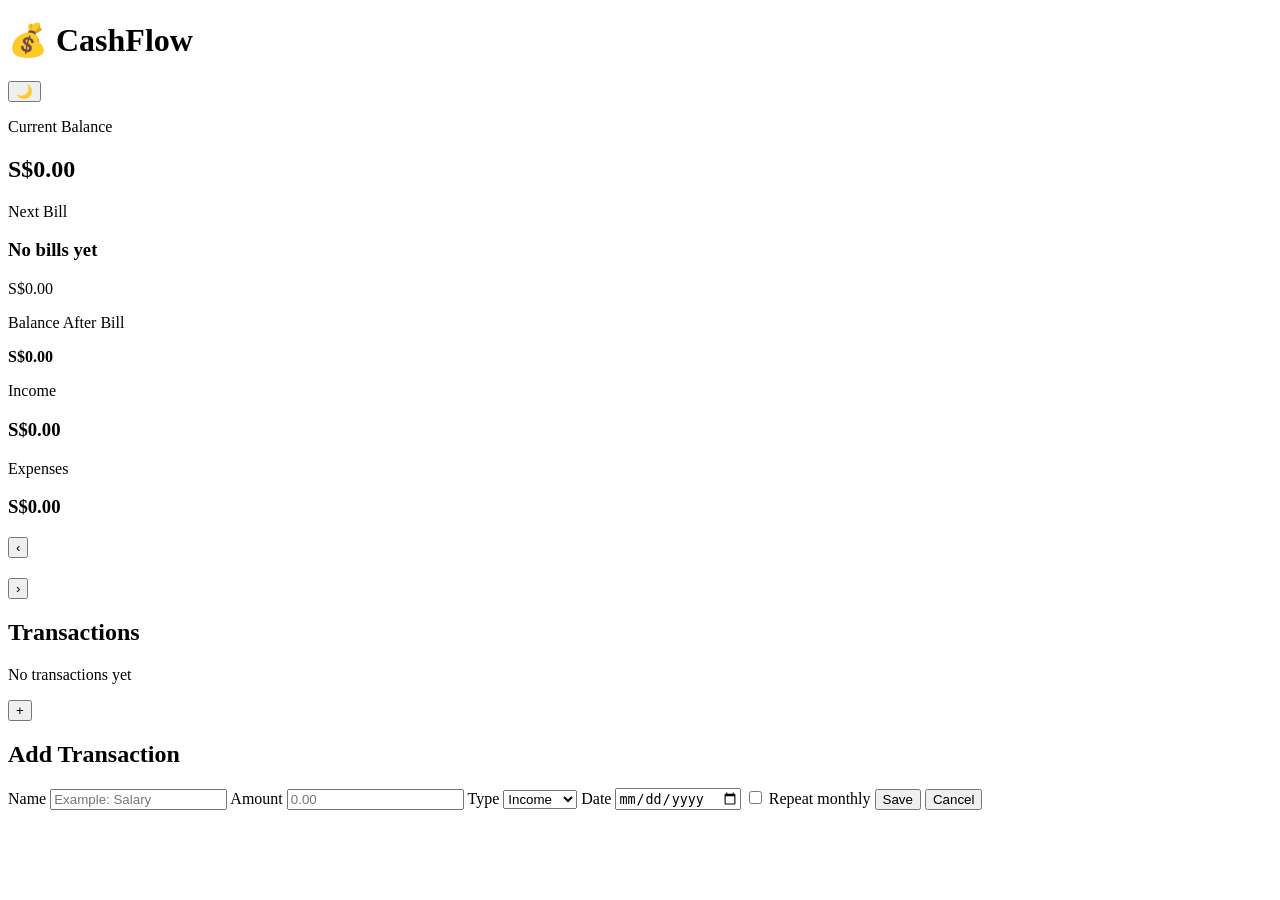
==== commit e12f024b: "Update index.html" ====
--- a/index.html
+++ b/index.html
@@ -22,9 +22,7 @@
 
 <header>
 
-<h1>
-💰 CashFlow
-</h1>
+<h1>💰 CashFlow</h1>
 
 <button id="darkToggle">
 🌙
@@ -34,77 +32,76 @@
 
 
 
+
+
 <section class="balance-card">
 
-<p>
-Current Balance
-</p>
+<p>Current Balance</p>
 
 <h2 id="balance">
-S$819.35
+S$0.00
 </h2>
 
 
 <div class="next-bill">
 
-<p>
-Next Bill
-</p>
+<p>Next Bill</p>
 
 <h3 id="nextBillName">
-Great Eastern
+No bills yet
 </h3>
 
 <span id="nextBillAmount">
--S$244.15
+S$0.00
 </span>
 
 
-<p>
-After Bill
-</p>
+<p>Balance After Bill</p>
 
 <strong id="afterBill">
-S$575.20
+S$0.00
 </strong>
 
-</div>
-
-
-</section>
+
+</div>
+
+
+</section>
+
+
 
 
 
 
 <section class="summary">
 
+
 <div>
 
-<p>
-Income
-</p>
+<p>Income</p>
 
 <h3 id="incomeTotal">
-S$0
+S$0.00
 </h3>
 
 </div>
 
 
+
 <div>
 
-<p>
-Expenses
-</p>
+<p>Expenses</p>
 
 <h3 id="expenseTotal">
-S$0
+S$0.00
 </h3>
 
 </div>
 
 
-</section>
+
+</section>
+
 
 
 
@@ -114,6 +111,7 @@
 
 
 <div class="calendar-top">
+
 
 <button id="prevMonth">
 ‹
@@ -121,7 +119,6 @@
 
 
 <h2 id="monthTitle">
-July 2026
 </h2>
 
 
@@ -139,7 +136,9 @@
 </div>
 
 
-</section>
+
+</section>
+
 
 
 
@@ -156,10 +155,16 @@
 
 <div id="transactionList">
 
-</div>
-
-
-</section>
+<p class="empty">
+No transactions yet
+</p>
+
+
+</div>
+
+
+</section>
+
 
 
 
@@ -169,7 +174,11 @@
 <button class="floating-add" id="openForm">
 
 +
-</button>
+
+</button>
+
+
+
 
 
 
@@ -187,39 +196,70 @@
 
 
 
-<input id="nameInput" placeholder="Name">
-
-
-<input id="amountInput" placeholder="Amount">
-
-
+<label>
+Name
+</label>
+
+<input id="nameInput" placeholder="Example: Salary">
+
+
+
+
+
+<label>
+Amount
+</label>
+
+<input id="amountInput" type="number" placeholder="0.00">
+
+
+
+
+
+<label>
+Type
+</label>
 
 <select id="typeInput">
+
+
+<option value="income">
+Income
+</option>
+
 
 <option value="expense">
 Expense
 </option>
 
-<option value="income">
-Income
-</option>
 
 </select>
 
 
 
 
+
+<label>
+Date
+</label>
+
 <input id="dateInput" type="date">
 
 
 
-<label>
+
+
+
+<label class="check">
 
 <input type="checkbox" id="repeatInput">
 
 Repeat monthly
 
 </label>
+
+
+
 
 
 
@@ -235,10 +275,13 @@
 
 
 
-</div>
-
-
-</div>
+
+
+</div>
+
+</div>
+
+
 
 
 
--- a/style.css
+++ b/style.css
@@ -1,307 +1,252 @@
-* {
-  box-sizing: border-box;
-}
-
-
-body {
-
-  margin: 0;
-
-  font-family: Arial, sans-serif;
-
-  background: #f5f5f5;
-
-  color: #222;
-
-}
-
-
-
-.container {
-
-  padding: 20px;
-
-  padding-bottom: 100px;
-
-}
-
-
-
-.title {
-
-  text-align: center;
-
-  margin-bottom: 20px;
-
-}
-
-
-
-.balance-card,
-.card {
-
-  background: white;
-
-  border-radius: 18px;
-
-  padding: 20px;
-
-  margin-bottom: 20px;
-
-  box-shadow: 0 3px 10px rgba(0,0,0,0.08);
-
-}
-
-
-
-.balance-card h2 {
-
-  font-size: 32px;
-
-  margin: 10px 0;
-
-}
-
-
-
-.next-card {
-
-  margin-top: 15px;
-
-  padding-top: 15px;
-
-  border-top: 1px solid #ddd;
-
-}
-
-
-
-.calendar-header {
-
-  display: flex;
-
-  justify-content: space-between;
-
-  align-items: center;
-
-  margin-bottom: 15px;
-
-}
-
-
-
-.calendar-header button {
-
-  border: none;
-
-  background: #eee;
-
-  border-radius: 10px;
-
-  padding: 8px 15px;
-
-  font-size: 18px;
-
-}
-
-
-
-#calendar {
-
-  display: grid;
-
-  grid-template-columns: repeat(7, 1fr);
-
-  gap: 8px;
-
-}
-
-
-
-.day {
-
-  background: #fff;
-
-  border-radius: 12px;
-
-  min-height: 100px;
-
-  padding: 8px;
-
-  font-size: 13px;
-
-  box-shadow: 0 2px 6px rgba(0,0,0,0.08);
-
-  display: flex;
-
-  flex-direction: column;
-
-}
-
-
-
-.day strong {
-
-  font-size: 15px;
-
-}
-
-
-
-.income {
-
-  margin-top: 8px;
-
-  color: green;
-
-  font-size: 12px;
-
-}
-
-
-
-.expense {
-
-  margin-top: 8px;
-
-  color: red;
-
-  font-size: 12px;
-
-}
-
-
-
-.balance {
-
-  margin-top: auto;
-
-  padding-top: 8px;
-
-  font-size: 11px;
-
-  color: #666;
-
-}
-
-
-
-input,
-select {
-
-  width: 100%;
-
-  padding: 12px;
-
-  margin-bottom: 10px;
-
-  border-radius: 10px;
-
-  border: 1px solid #ddd;
-
-  font-size: 16px;
-
-}
-
-
-
-#addTransaction {
-
-  width: 100%;
-
-  padding: 12px;
-
-  border: none;
-
-  border-radius: 10px;
-
-  background: black;
-
-  color: white;
-
-  font-size: 16px;
-
-}
-
-
-
-.bottom-nav {
-
-  position: fixed;
-
-  bottom: 0;
-
-  left: 0;
-
-  width: 100%;
-
-  height: 70px;
-
-  background: white;
-
-  display: flex;
-
-  justify-content: space-around;
-
-  align-items: center;
-
-  box-shadow: 0 -2px 10px rgba(0,0,0,0.1);
-
-}
-
-
-
-.nav-btn {
-
-  text-align: center;
-
-  font-size: 12px;
-
-}
-
-
-
-.add-btn {
-
-  background: black;
-
-  color: white;
-
-  width: 55px;
-
-  height: 55px;
-
-  border-radius: 50%;
-
-  display: flex;
-
-  justify-content: center;
-
-  align-items: center;
-
-  font-size: 30px;
-
-}
-
-
-
-@media(max-width:600px){
-
-  #calendar {
-
-    grid-template-columns: repeat(7, 1fr);
-
-  }
-
-
-  .day {
-
-    min-height: 80px;
-
-    font-size: 11px;
-
-    padding: 5px;
-
-  }
-
-}
+<!DOCTYPE html>
+<html lang="en">
+
+<head>
+
+<meta charset="UTF-8">
+
+<meta name="viewport" content="width=device-width, initial-scale=1.0">
+
+<title>CashFlow Calendar</title>
+
+<link rel="stylesheet" href="style.css">
+
+</head>
+
+
+<body>
+
+
+<div class="app">
+
+
+<header>
+
+<h1>
+💰 CashFlow
+</h1>
+
+<button id="darkToggle">
+🌙
+</button>
+
+</header>
+
+
+
+<section class="balance-card">
+
+<p>
+Current Balance
+</p>
+
+<h2 id="balance">
+S$819.35
+</h2>
+
+
+<div class="next-bill">
+
+<p>
+Next Bill
+</p>
+
+<h3 id="nextBillName">
+Great Eastern
+</h3>
+
+<span id="nextBillAmount">
+-S$244.15
+</span>
+
+
+<p>
+After Bill
+</p>
+
+<strong id="afterBill">
+S$575.20
+</strong>
+
+</div>
+
+
+</section>
+
+
+
+
+<section class="summary">
+
+<div>
+
+<p>
+Income
+</p>
+
+<h3 id="incomeTotal">
+S$0
+</h3>
+
+</div>
+
+
+<div>
+
+<p>
+Expenses
+</p>
+
+<h3 id="expenseTotal">
+S$0
+</h3>
+
+</div>
+
+
+</section>
+
+
+
+
+
+<section class="card">
+
+
+<div class="calendar-top">
+
+<button id="prevMonth">
+‹
+</button>
+
+
+<h2 id="monthTitle">
+July 2026
+</h2>
+
+
+<button id="nextMonth">
+›
+</button>
+
+
+</div>
+
+
+
+<div id="calendar">
+
+</div>
+
+
+</section>
+
+
+
+
+
+
+<section class="card">
+
+
+<h2>
+Transactions
+</h2>
+
+
+<div id="transactionList">
+
+</div>
+
+
+</section>
+
+
+
+
+
+
+<button class="floating-add" id="openForm">
+
++
+</button>
+
+
+
+
+
+<div class="modal" id="modal">
+
+
+<div class="modal-box">
+
+
+<h2>
+Add Transaction
+</h2>
+
+
+
+<input id="nameInput" placeholder="Name">
+
+
+<input id="amountInput" placeholder="Amount">
+
+
+
+<select id="typeInput">
+
+<option value="expense">
+Expense
+</option>
+
+<option value="income">
+Income
+</option>
+
+</select>
+
+
+
+
+<input id="dateInput" type="date">
+
+
+
+<label>
+
+<input type="checkbox" id="repeatInput">
+
+Repeat monthly
+
+</label>
+
+
+
+
+<button id="saveTransaction">
+Save
+</button>
+
+
+<button id="closeForm">
+Cancel
+</button>
+
+
+
+</div>
+
+
+</div>
+
+
+
+
+
+<script src="app.js"></script>
+
+
+</body>
+
+</html>
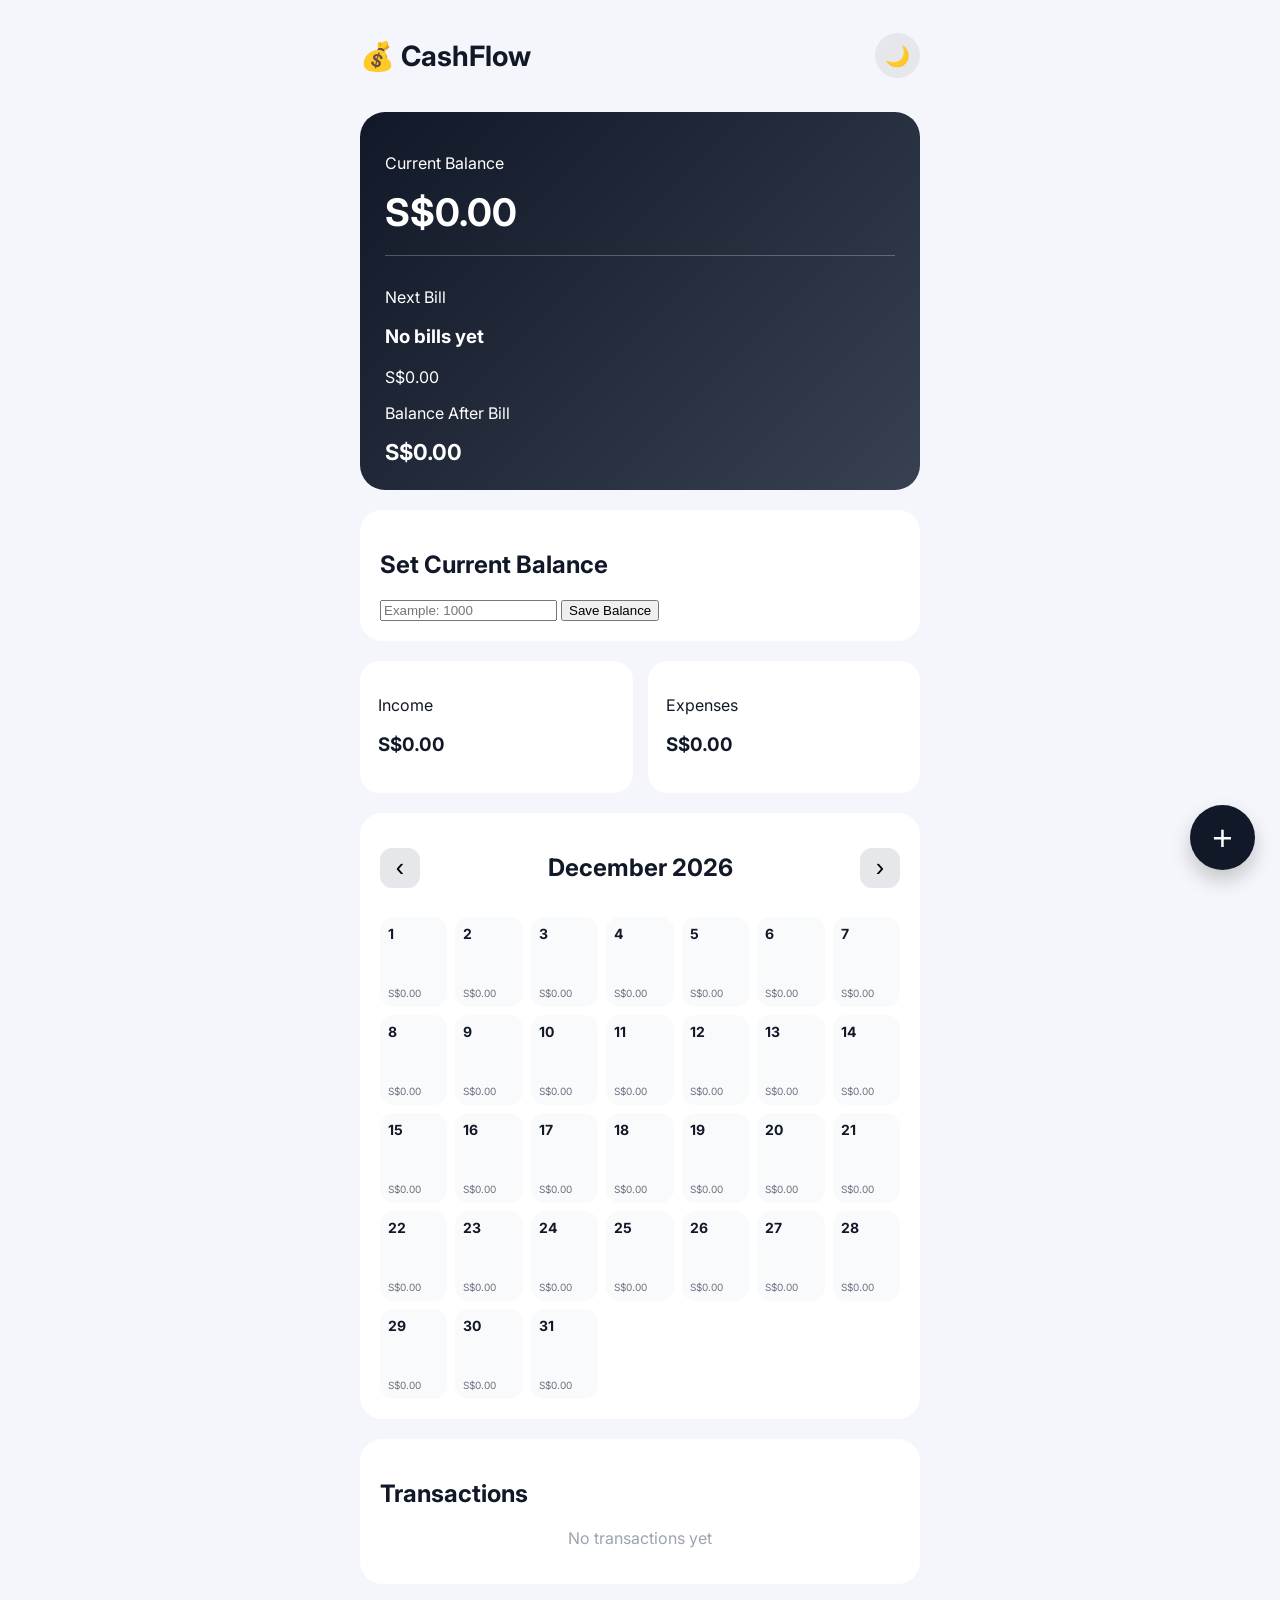
==== commit 28d96e72: "Update index.html" ====
--- a/index.html
+++ b/index.html
@@ -62,11 +62,38 @@
 S$0.00
 </strong>
 
-
-</div>
-
-
-</section>
+</div>
+
+</section>
+
+
+
+
+
+
+
+<section class="card">
+
+<h2>
+Set Current Balance
+</h2>
+
+
+<input 
+id="startingBalanceInput"
+type="number"
+placeholder="Example: 1000"
+>
+
+
+<button id="saveBalance">
+Save Balance
+</button>
+
+
+</section>
+
+
 
 
 
@@ -78,7 +105,9 @@
 
 <div>
 
-<p>Income</p>
+<p>
+Income
+</p>
 
 <h3 id="incomeTotal">
 S$0.00
@@ -87,10 +116,11 @@
 </div>
 
 
-
 <div>
 
-<p>Expenses</p>
+<p>
+Expenses
+</p>
 
 <h3 id="expenseTotal">
 S$0.00
@@ -99,8 +129,9 @@
 </div>
 
 
-
-</section>
+</section>
+
+
 
 
 
@@ -138,6 +169,8 @@
 
 
 </section>
+
+
 
 
 
@@ -171,11 +204,13 @@
 
 
 
+
 <button class="floating-add" id="openForm">
 
 +
 
 </button>
+
 
 
 
@@ -196,29 +231,25 @@
 
 
 
-<label>
-Name
-</label>
-
-<input id="nameInput" placeholder="Example: Salary">
-
-
-
-
-
-<label>
-Amount
-</label>
-
-<input id="amountInput" type="number" placeholder="0.00">
-
-
-
-
-
-<label>
-Type
-</label>
+
+<input 
+id="nameInput"
+placeholder="Name"
+/>
+
+
+
+
+
+<input 
+id="amountInput"
+type="number"
+placeholder="Amount"
+/>
+
+
+
+
 
 <select id="typeInput">
 
@@ -239,26 +270,25 @@
 
 
 
-<label>
-Date
+<input 
+id="dateInput"
+type="date"
+/>
+
+
+
+
+
+<label class="check">
+
+<input 
+type="checkbox"
+id="repeatInput"
+>
+
+Repeat monthly
+
 </label>
-
-<input id="dateInput" type="date">
-
-
-
-
-
-
-<label class="check">
-
-<input type="checkbox" id="repeatInput">
-
-Repeat monthly
-
-</label>
-
-
 
 
 
@@ -275,8 +305,6 @@
 
 
 
-
-
 </div>
 
 </div>
--- a/style.css
+++ b/style.css
@@ -1,252 +1,542 @@
-<!DOCTYPE html>
-<html lang="en">
-
-<head>
-
-<meta charset="UTF-8">
-
-<meta name="viewport" content="width=device-width, initial-scale=1.0">
-
-<title>CashFlow Calendar</title>
-
-<link rel="stylesheet" href="style.css">
-
-</head>
-
-
-<body>
-
-
-<div class="app">
-
-
-<header>
-
-<h1>
-💰 CashFlow
-</h1>
-
-<button id="darkToggle">
-🌙
-</button>
-
-</header>
-
-
-
-<section class="balance-card">
-
-<p>
-Current Balance
-</p>
-
-<h2 id="balance">
-S$819.35
-</h2>
-
-
-<div class="next-bill">
-
-<p>
-Next Bill
-</p>
-
-<h3 id="nextBillName">
-Great Eastern
-</h3>
-
-<span id="nextBillAmount">
--S$244.15
-</span>
-
-
-<p>
-After Bill
-</p>
-
-<strong id="afterBill">
-S$575.20
-</strong>
-
-</div>
-
-
-</section>
-
-
-
-
-<section class="summary">
-
-<div>
-
-<p>
-Income
-</p>
-
-<h3 id="incomeTotal">
-S$0
-</h3>
-
-</div>
-
-
-<div>
-
-<p>
-Expenses
-</p>
-
-<h3 id="expenseTotal">
-S$0
-</h3>
-
-</div>
-
-
-</section>
-
-
-
-
-
-<section class="card">
-
-
-<div class="calendar-top">
-
-<button id="prevMonth">
-‹
-</button>
-
-
-<h2 id="monthTitle">
-July 2026
-</h2>
-
-
-<button id="nextMonth">
-›
-</button>
-
-
-</div>
-
-
-
-<div id="calendar">
-
-</div>
-
-
-</section>
-
-
-
-
-
-
-<section class="card">
-
-
-<h2>
-Transactions
-</h2>
-
-
-<div id="transactionList">
-
-</div>
-
-
-</section>
-
-
-
-
-
-
-<button class="floating-add" id="openForm">
-
-+
-</button>
-
-
-
-
-
-<div class="modal" id="modal">
-
-
-<div class="modal-box">
-
-
-<h2>
-Add Transaction
-</h2>
-
-
-
-<input id="nameInput" placeholder="Name">
-
-
-<input id="amountInput" placeholder="Amount">
-
-
-
-<select id="typeInput">
-
-<option value="expense">
-Expense
-</option>
-
-<option value="income">
-Income
-</option>
-
-</select>
-
-
-
-
-<input id="dateInput" type="date">
-
-
-
-<label>
-
-<input type="checkbox" id="repeatInput">
-
-Repeat monthly
-
-</label>
-
-
-
-
-<button id="saveTransaction">
-Save
-</button>
-
-
-<button id="closeForm">
-Cancel
-</button>
-
-
-
-</div>
-
-
-</div>
-
-
-
-
-
-<script src="app.js"></script>
-
-
-</body>
-
-</html>
+@import url('https://fonts.googleapis.com/css2?family=Inter:wght@400;500;600;700&display=swap');
+
+
+* {
+  box-sizing: border-box;
+}
+
+
+body {
+
+  margin: 0;
+
+  font-family: 'Inter', sans-serif;
+
+  background: #f4f6fb;
+
+  color: #111827;
+
+  transition: 0.3s;
+
+}
+
+
+
+.app {
+
+  max-width: 600px;
+
+  margin: auto;
+
+  padding: 20px;
+
+  padding-bottom: 120px;
+
+}
+
+
+
+header {
+
+  display: flex;
+
+  justify-content: space-between;
+
+  align-items: center;
+
+}
+
+
+
+header h1 {
+
+  font-size: 28px;
+
+  font-weight: 700;
+
+}
+
+
+
+#darkToggle {
+
+  width:45px;
+
+  height:45px;
+
+  border:none;
+
+  border-radius:50%;
+
+  background:#e5e7eb;
+
+  font-size:20px;
+
+}
+
+
+
+
+
+.balance-card {
+
+  margin-top:20px;
+
+  background:linear-gradient(
+  135deg,
+  #111827,
+  #374151
+  );
+
+  color:white;
+
+  padding:25px;
+
+  border-radius:25px;
+
+}
+
+
+
+.balance-card h2 {
+
+  font-size:38px;
+
+  margin:10px 0 20px;
+
+}
+
+
+
+
+
+.next-bill {
+
+  border-top:1px solid rgba(255,255,255,.25);
+
+  padding-top:15px;
+
+}
+
+
+
+.next-bill strong {
+
+  font-size:22px;
+
+}
+
+
+
+
+
+.summary {
+
+  display:flex;
+
+  gap:15px;
+
+  margin-top:20px;
+
+}
+
+
+
+.summary div {
+
+  flex:1;
+
+  background:white;
+
+  padding:18px;
+
+  border-radius:20px;
+
+}
+
+
+
+
+
+.card {
+
+  background:white;
+
+  padding:20px;
+
+  border-radius:22px;
+
+  margin-top:20px;
+
+}
+
+
+
+
+
+.calendar-top {
+
+  display:flex;
+
+  justify-content:space-between;
+
+  align-items:center;
+
+}
+
+
+
+.calendar-top button {
+
+  width:40px;
+
+  height:40px;
+
+  border:none;
+
+  border-radius:12px;
+
+  background:#e5e7eb;
+
+  font-size:25px;
+
+}
+
+
+
+
+
+#calendar {
+
+  display:grid;
+
+  grid-template-columns:repeat(7,1fr);
+
+  gap:8px;
+
+  margin-top:15px;
+
+}
+
+
+
+
+
+.day {
+
+  background:#f9fafb;
+
+  border-radius:14px;
+
+  min-height:90px;
+
+  padding:8px;
+
+  display:flex;
+
+  flex-direction:column;
+
+  font-size:12px;
+
+}
+
+
+
+
+
+.day strong {
+
+  font-size:14px;
+
+}
+
+
+
+
+
+.income {
+
+  color:#16a34a;
+
+  margin-top:8px;
+
+  font-size:11px;
+
+}
+
+
+
+.expense {
+
+  color:#dc2626;
+
+  margin-top:8px;
+
+  font-size:11px;
+
+}
+
+
+
+.day .balance {
+
+  margin-top:auto;
+
+  color:#6b7280;
+
+  font-size:10px;
+
+}
+
+
+
+
+
+.transaction {
+
+  display:flex;
+
+  justify-content:space-between;
+
+  align-items:center;
+
+  padding:12px 0;
+
+  border-bottom:1px solid #eee;
+
+}
+
+
+
+.transaction-name {
+
+  font-weight:600;
+
+}
+
+
+
+.transaction-actions button {
+
+  border:none;
+
+  background:none;
+
+  font-size:18px;
+
+}
+
+
+
+
+
+.empty {
+
+  text-align:center;
+
+  color:#9ca3af;
+
+}
+
+
+
+
+
+
+.floating-add {
+
+  position:fixed;
+
+  right:25px;
+
+  bottom:30px;
+
+  width:65px;
+
+  height:65px;
+
+  border-radius:50%;
+
+  border:none;
+
+  background:#111827;
+
+  color:white;
+
+  font-size:35px;
+
+  box-shadow:0 10px 20px rgba(0,0,0,.2);
+
+}
+
+
+
+
+
+.modal {
+
+  display:none;
+
+  position:fixed;
+
+  inset:0;
+
+  background:rgba(0,0,0,.5);
+
+  justify-content:center;
+
+  align-items:center;
+
+}
+
+
+
+.modal-box {
+
+  background:white;
+
+  width:90%;
+
+  max-width:400px;
+
+  padding:25px;
+
+  border-radius:25px;
+
+}
+
+
+
+.modal-box input,
+.modal-box select {
+
+  width:100%;
+
+  padding:12px;
+
+  margin:8px 0 15px;
+
+  border-radius:12px;
+
+  border:1px solid #ddd;
+
+}
+
+
+
+.modal-box button {
+
+  width:100%;
+
+  padding:13px;
+
+  border:none;
+
+  border-radius:12px;
+
+  margin-top:10px;
+
+}
+
+
+
+
+
+.check {
+
+  display:flex;
+
+  gap:10px;
+
+  align-items:center;
+
+}
+
+
+
+
+
+
+/* DARK MODE */
+
+
+body.dark {
+
+  background:#111827;
+
+  color:white;
+
+}
+
+
+
+body.dark .card,
+body.dark .summary div,
+body.dark .modal-box {
+
+  background:#1f2937;
+
+  color:white;
+
+}
+
+
+
+body.dark .day {
+
+  background:#374151;
+
+  color:white;
+
+}
+
+
+
+body.dark input,
+body.dark select {
+
+  background:#374151;
+
+  color:white;
+
+}
+
+
+
+body.dark #darkToggle {
+
+  background:#374151;
+
+}
+
+
+
+
+
+@media(max-width:500px){
+
+
+.app {
+
+padding:15px;
+
+}
+
+
+.day {
+
+min-height:75px;
+
+font-size:10px;
+
+}
+
+
+.balance-card h2 {
+
+font-size:32px;
+
+}
+
+
+}
